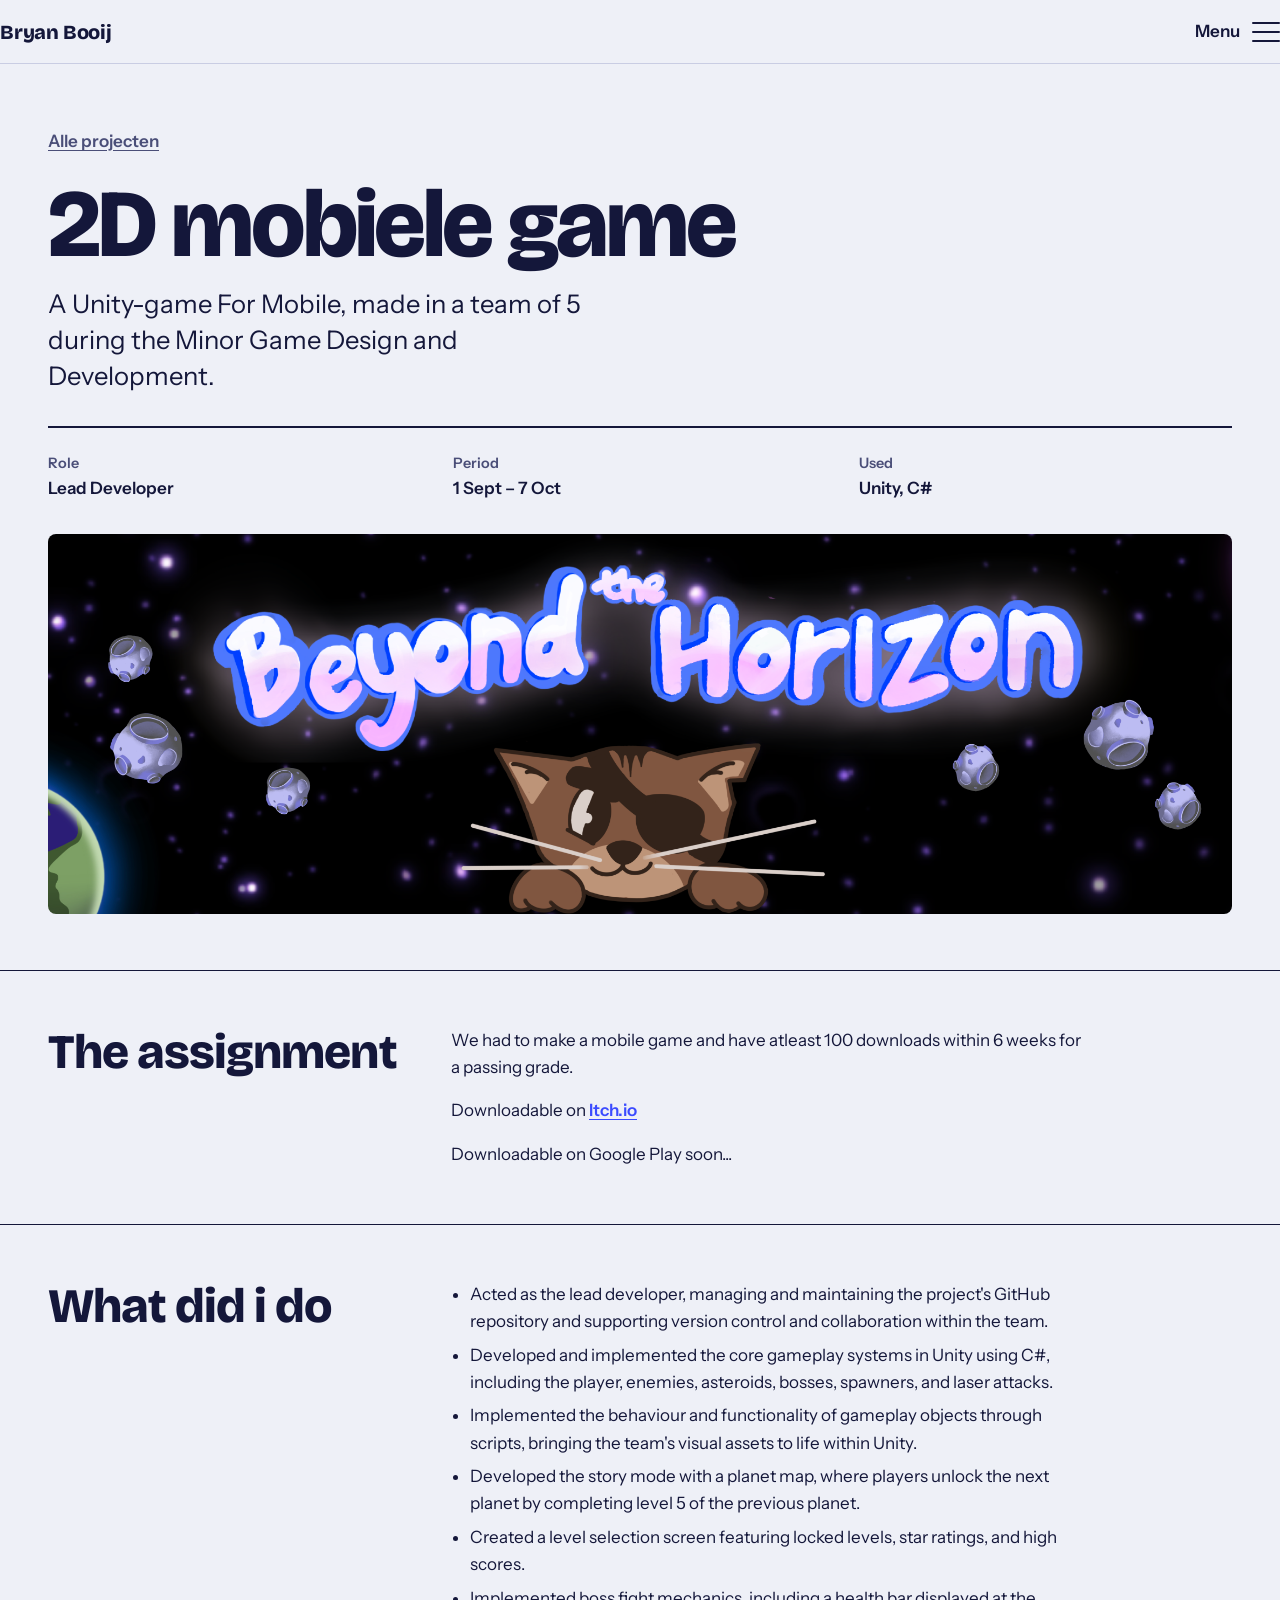
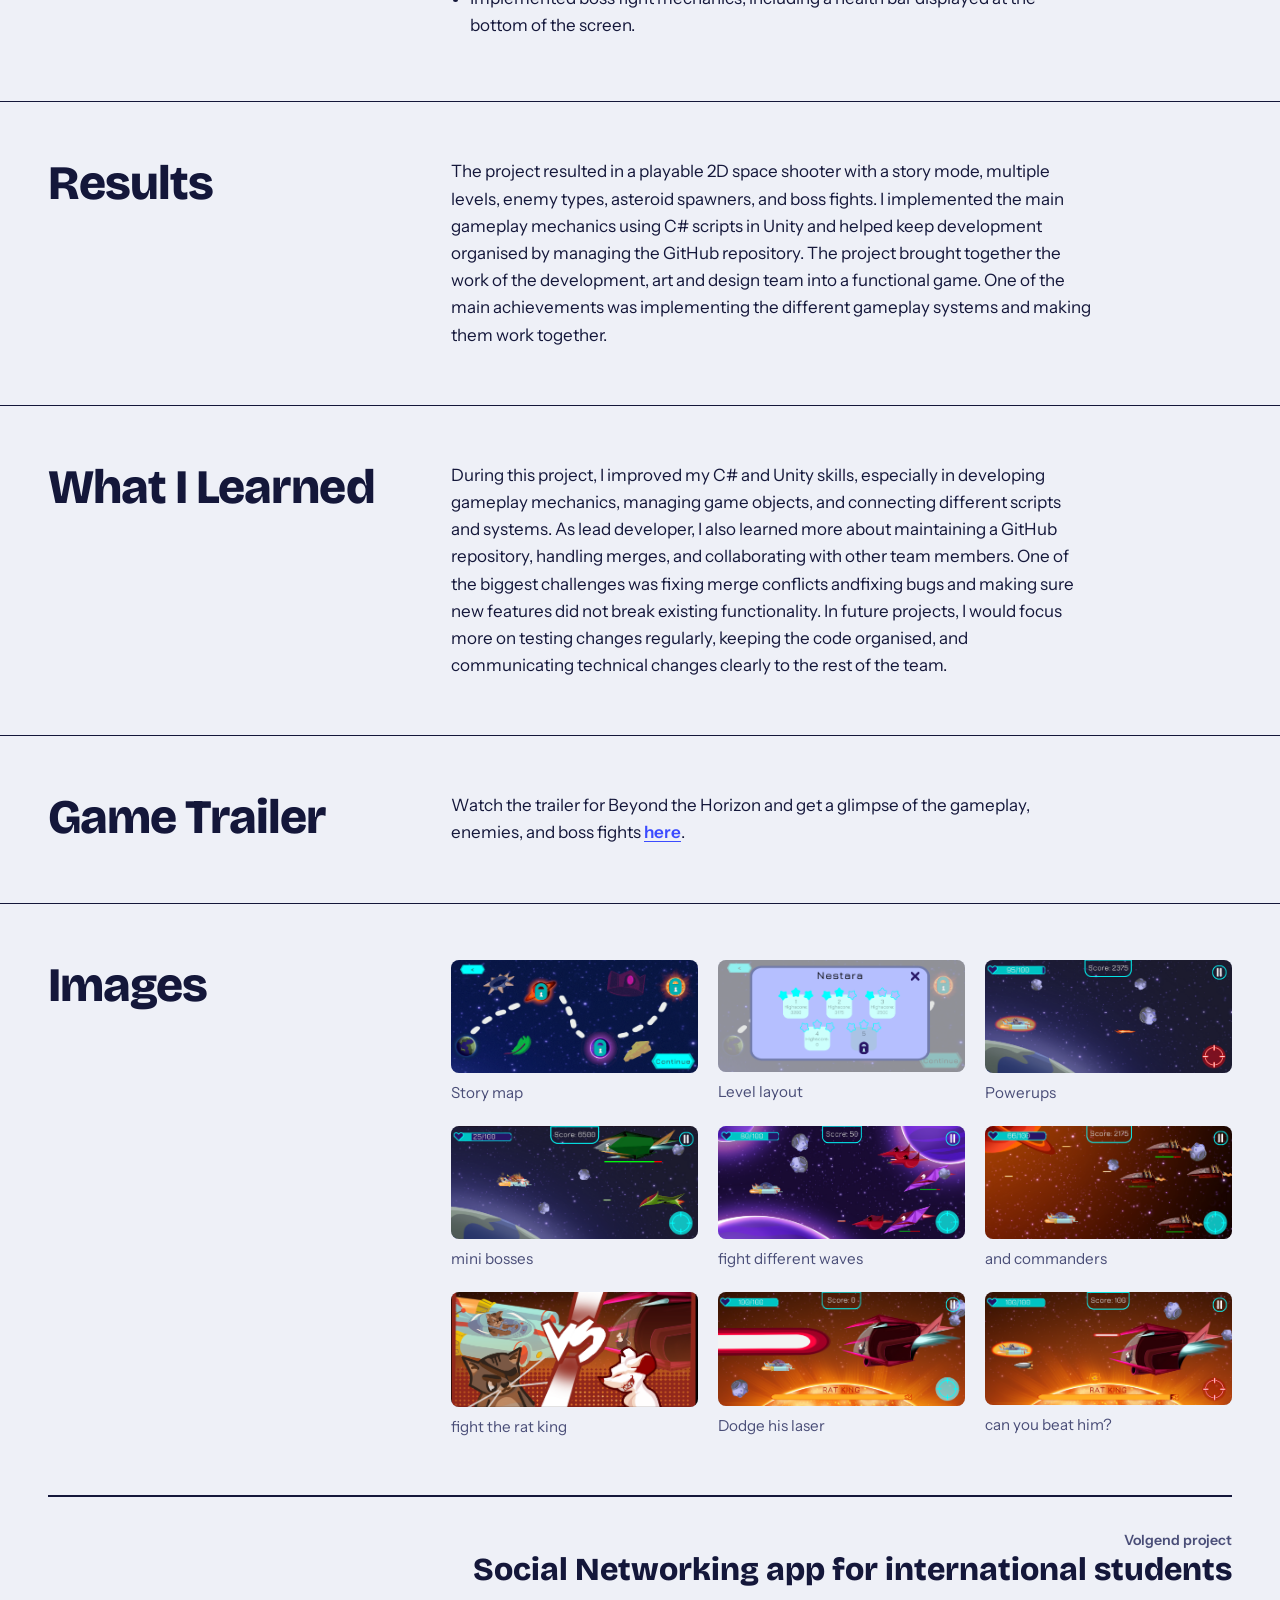
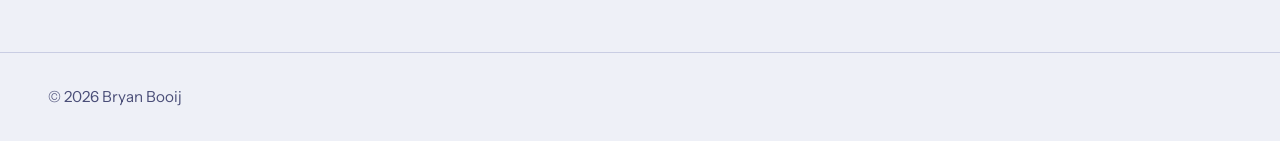
==== project-1.html @ c9c303b8 "added portfolio" ====
<!doctype html>
<html lang="nl">
<head>
  <meta charset="utf-8">
  <meta name="viewport" content="width=device-width, initial-scale=1">
  <title>2D mobiele game – Portfolio</title>
  <link rel="preconnect" href="https://fonts.googleapis.com">
  <link rel="preconnect" href="https://fonts.gstatic.com" crossorigin>
  <link href="https://fonts.googleapis.com/css2?family=Bricolage+Grotesque:opsz,wght@12..96,500..800&family=Instrument+Sans:wght@400..700&display=swap" rel="stylesheet">
  <link rel="stylesheet" href="style.css">
  <script src="script.js" defer></script>
</head>
<!-- data-page moet gelijk zijn aan de bestandsnaam van deze pagina -->
<body data-page="project-1.html">
  <a class="skip" href="#main">Naar de inhoud</a>
  <header id="site-header"></header>

  <main id="main">

    <!-- ===== Kop ===== -->
    <div class="project-head wrap">
      <a class="back" href="index.html#projecten">Alle projecten</a>
      <h1>2D mobiele game</h1>
      <p class="lead">A Unity-game For Mobile, made in a team of 5 during the Minor Game Design and Development.</p>
      <dl class="facts">
        <div><dt>Role</dt><dd>Lead Developer</dd></div>
        <div><dt>Period</dt><dd>1 Sept – 7 Oct</dd></div>
        <div><dt>Used</dt><dd>Unity, C#</dd></div>
      </dl>
    </div>

    <div class="wrap">
      <figure class="project-hero">
        <img src="images/2d game/Banner_2.0.png" class="project-banner" alt="Cover image of Beyond the Horizon" width="1280" height="720">
      </figure>
    </div>

    <!-- ===== Inhoud ===== -->
    <section class="section section-tight">
      <div class="wrap section-grid">
        <h2>The assignment</h2>
        <div class="prose">
          <p>We had to make a mobile game and have atleast 100 downloads within 6 weeks for a passing grade.</p>
          <p>Downloadable on <a href="https://cosmosstudio.itch.io/beyond-the-horizon" target="_blank" rel="noopener noreferrer">Itch.io</a></p>
          <p>Downloadable on Google Play soon...</p>
        </div>
      </div>
    </section>

    <section class="section section-tight">
      <div class="wrap section-grid">
        <h2>What did i do</h2>
        <div class="prose">
          <!-- Controleer of dit klopt en pas aan of vul aan. -->
          <ul>
            <li>Acted as the lead developer, managing and maintaining the project's GitHub repository and supporting version control and collaboration within the team.</li>
            <li>Developed and implemented the core gameplay systems in Unity using C#, including the player, enemies, asteroids, bosses, spawners, and laser attacks.</li>
            <li>Implemented the behaviour and functionality of gameplay objects through scripts, bringing the team's visual assets to life within Unity.</li>
            <li>Developed the story mode with a planet map, where players unlock the next planet by completing level 5 of the previous planet.</li>
            <li>Created a level selection screen featuring locked levels, star ratings, and high scores.</li>
            <li>Implemented boss fight mechanics, including a health bar displayed at the bottom of the screen.</li>
          </ul>
        </div>
      </div>
    </section>

     <section class="section section-tight">
  <div class="wrap section-grid">
    <h2>Results</h2>
    <div class="prose">
      <p>The project resulted in a playable 2D space shooter with a story mode, multiple levels, enemy types, asteroid spawners, and boss fights. I implemented the main gameplay mechanics using C# scripts in Unity and helped keep development organised by managing the GitHub repository. The project brought together the work of the development, art and design team into a functional game. One of the main achievements was implementing the different gameplay systems and making them work together.</p>
    </div>
  </div>
</section>

<section class="section section-tight">
  <div class="wrap section-grid">
    <h2>What I Learned</h2>
    <div class="prose">
      <p>During this project, I improved my C# and Unity skills, especially in developing gameplay mechanics, managing game objects, and connecting different scripts and systems. As lead developer, I also learned more about maintaining a GitHub repository, handling merges, and collaborating with other team members. One of the biggest challenges was fixing merge conflicts andfixing bugs and making sure new features did not break existing functionality. In future projects, I would focus more on testing changes regularly, keeping the code organised, and communicating technical changes clearly to the rest of the team.</p>
    </div>
  </div>
</section>

<section class="section section-tight">
  <div class="wrap section-grid">
    <h2>Game Trailer</h2>
    <div class="prose">
      <p>Watch the trailer for Beyond the Horizon and get a glimpse of the gameplay, enemies, and boss fights <a href="https://youtu.be/37jUggF_iNI" target="_blank" rel="noopener noreferrer">here</a>.</p>
    </div>
  </div>
</section>

<section class="section section-tight">
      <div class="wrap section-grid">
        <h2>Images</h2>
        <div class="gallery">
          <figure>
            <img src="images/2d game/1.png" alt="[Beschrijf screenshot 1]" width="800" height="600" loading="lazy">
            <figcaption>Story map</figcaption>
          </figure>
          <figure>
            <img src="images/2d game/2.png" alt="[Beschrijf screenshot 2]" width="800" height="600" loading="lazy">
            <figcaption>Level layout</figcaption>
          </figure>
          <figure>
            <img src="images/2d game/3.png" alt="[Beschrijf screenshot 3]" width="800" height="600" loading="lazy">
            <figcaption>Powerups</figcaption>
          </figure>
          <figure>
            <img src="images/2d game/5.png" alt="[Beschrijf screenshot 1]" width="800" height="600" loading="lazy">
            <figcaption>mini bosses</figcaption>
          </figure>
          <figure>
            <img src="images/2d game/6.png" alt="[Beschrijf screenshot 2]" width="800" height="600" loading="lazy">
            <figcaption>fight different waves</figcaption>
          </figure>
          <figure>
            <img src="images/2d game/7.png" alt="[Beschrijf screenshot 3]" width="800" height="600" loading="lazy">
            <figcaption>and commanders</figcaption>
          </figure>
          <figure>
            <img src="images/2d game/8.png" alt="[Beschrijf screenshot 1]" width="800" height="600" loading="lazy">
            <figcaption>fight the rat king</figcaption>
          </figure>
          <figure>
            <img src="images/2d game/9.png" alt="[Beschrijf screenshot 2]" width="800" height="600" loading="lazy">
            <figcaption>Dodge his laser</figcaption>
          </figure>
          <figure>
            <img src="images/2d game/10.png" alt="[Beschrijf screenshot 3]" width="800" height="600" loading="lazy">
            <figcaption>can you beat him?</figcaption>
          </figure>
        </div>
      </div>
    </section>

    <div class="wrap">
      <nav class="project-nav" id="project-nav" aria-label="Andere projecten"></nav>
    </div>

  </main>

  <footer id="site-footer"></footer>
</body>
</html>
---- style.css ----
/* =========================================================
   Portfolio – stijlen
   Kleuren en lettertypen pas je bovenaan aan, in :root.
   ========================================================= */

:root {
  --paper: #EEF0F7;
  --ink: #14173A;
  --ink-soft: #4A4E78;
  --blue: #3B4BFF;
  --sun: #FFC93C;
  --mist: #C9CDE3;

  --font-display: "Bricolage Grotesque", "Arial Black", system-ui, sans-serif;
  --font-body: "Instrument Sans", system-ui, -apple-system, "Segoe UI", Roboto, sans-serif;

  --pad: clamp(1.25reFm, 5vw, 4rem);
  --max: 74rem;
  --bar: 4rem;
  --radius: 0.5rem;
}

*,
*::before,
*::after {
  box-sizing: border-box;
}

html {
  scroll-behavior: smooth;
  scroll-padding-top: calc(var(--bar) + 1rem);
}

body {
  margin: 0;
  padding-top: var(--bar);
  background: var(--paper);
  color: var(--ink);
  font-family: var(--font-body);
  font-size: 1.0625rem;
  line-height: 1.6;
}

body.menu-open {
  overflow: hidden;
}

img {
  display: block;
  max-width: 100%;
  height: auto;
}

a {
  color: inherit;
  text-underline-offset: 0.2em;
}

:focus-visible {
  outline: 3px solid var(--blue);
  outline-offset: 3px;
}

h1,
h2,
h3 {
  font-family: var(--font-display);
  font-weight: 800;
  letter-spacing: -0.02em;
  text-wrap: balance;
}

h2 {
  margin: 0;
  font-size: clamp(1.9rem, 4.5vw, 3rem);
  line-height: 1.05;
}

h3 {
  margin: 0;
  font-size: 1.25rem;
  line-height: 1.2;
}

.wrap {
  max-width: var(--max);
  margin-inline: auto;
  padding-inline: var(--pad);
}

.project-banner {
  display: block;
  width: 100%;
  height: 380px;
  object-fit: cover;
  object-position: center;
  border-radius: 8px;
}

.skip {
  position: absolute;
  left: var(--pad);
  top: -4rem;
  z-index: 100;
  padding: 0.6rem 1rem;
  background: var(--ink);
  color: var(--paper);
  border-radius: var(--radius);
}

.skip:focus {
  top: 0.5rem;
}

/* =========================================================
   Bovenbalk en hamburgermenu
   ========================================================= */

.bar {
  position: fixed;
  inset: 0 0 auto 0;
  z-index: 60;
  display: flex;
  align-items: center;
  justify-content: space-between;
  height: var(--bar);
  padding-inline: var(--pad);
  background: var(--paper);
  color: var(--ink);
  border-bottom: 1px solid var(--mist);
  transition: background-color 0.3s, color 0.3s, border-color 0.3s;
}

body.menu-open .bar {
  background: var(--blue);
  color: var(--paper);
  border-color: transparent;
}

.brand {
  font-family: var(--font-display);
  font-weight: 800;
  font-size: 1.25rem;
  letter-spacing: -0.01em;
  text-decoration: none;
}

.menu-btn {
  display: inline-flex;
  align-items: center;
  gap: 0.75rem;
  min-height: 44px;
  padding: 0.25rem 0;
  background: none;
  border: 0;
  color: inherit;
  font: inherit;
  font-weight: 600;
  cursor: pointer;
}

.burger {
  position: relative;
  width: 1.75rem;
  height: 1.25rem;
}

.burger span {
  position: absolute;
  left: 0;
  width: 100%;
  height: 2px;
  background: currentColor;
  border-radius: 2px;
  transition: transform 0.3s, opacity 0.2s, top 0.3s;
}

.burger span:nth-child(1) { top: 0; }
.burger span:nth-child(2) { top: calc(50% - 1px); }
.burger span:nth-child(3) { top: calc(100% - 2px); }

body.menu-open .burger span:nth-child(1) {
  top: calc(50% - 1px);
  transform: rotate(45deg);
}

body.menu-open .burger span:nth-child(2) {
  opacity: 0;
}

body.menu-open .burger span:nth-child(3) {
  top: calc(50% - 1px);
  transform: rotate(-45deg);
}

body.menu-open .bar :focus-visible,
.menu :focus-visible {
  outline-color: var(--sun);
}

.menu {
  position: fixed;
  inset: 0;
  z-index: 50;
  overflow-y: auto;
  padding: calc(var(--bar) + 2rem) var(--pad) 3rem;
  background: var(--blue);
  color: var(--paper);
  visibility: hidden;
  clip-path: circle(0 at calc(100% - var(--pad) - 1rem) calc(var(--bar) / 2));
  transition: clip-path 0.55s cubic-bezier(0.7, 0, 0.2, 1), visibility 0s linear 0.55s;
}

body.menu-open .menu {
  visibility: visible;
  clip-path: circle(150vmax at calc(100% - var(--pad) - 1rem) calc(var(--bar) / 2));
  transition: clip-path 0.55s cubic-bezier(0.7, 0, 0.2, 1), visibility 0s;
}

.menu-main,
.menu-sub {
  margin: 0;
  padding: 0;
  list-style: none;
}

.menu-main {
  max-width: var(--max);
  margin-inline: auto;
}

.menu-main > li > a {
  display: inline-block;
  padding: 0.15em 0;
  font-family: var(--font-display);
  font-weight: 800;
  font-size: clamp(2.25rem, 9vw, 5.5rem);
  line-height: 1.05;
  letter-spacing: -0.02em;
  text-decoration: none;
}

.menu-main > li > a:hover {
  color: var(--sun);
}

.menu-sub {
  margin: 0.25rem 0 0.75rem;
  padding-left: 1rem;
  border-left: 3px solid var(--sun);
}

.menu-sub a {
  display: inline-block;
  padding: 0.25rem 0;
  font-size: clamp(1.15rem, 3.5vw, 1.6rem);
  font-weight: 600;
  text-decoration: none;
}

.menu-sub a:hover {
  color: var(--sun);
}

.menu-sub a[aria-current="page"] {
  text-decoration: underline;
  text-decoration-thickness: 2px;
}

/* =========================================================
   Hero
   ========================================================= */

.hero {
  padding-block: clamp(3rem, 10vw, 7rem) clamp(3rem, 8vw, 5rem);
}

.hero h1 {
  margin: 0 0 1.5rem;
  font-size: clamp(3.25rem, 13vw, 10rem);
  line-height: 0.92;
  letter-spacing: -0.04em;
}

.lead {
  max-width: 36rem;
  margin: 0 0 2rem;
  font-size: clamp(1.2rem, 2.5vw, 1.6rem);
  line-height: 1.4;
}

.actions {
  display: flex;
  flex-wrap: wrap;
  gap: 0.75rem;
}

.btn {
  display: inline-block;
  padding: 0.8rem 1.4rem;
  background: var(--sun);
  color: var(--ink);
  border: 2px solid var(--ink);
  border-radius: var(--radius);
  font-weight: 600;
  text-decoration: none;
  transition: background-color 0.15s, color 0.15s;
}

.btn:hover {
  background: var(--ink);
  color: var(--paper);
}

.btn-ghost {
  background: transparent;
}

/* =========================================================
   Secties
   ========================================================= */

.section {
  padding-block: clamp(3.5rem, 9vw, 7rem);
  border-top: 1px solid var(--ink);
}

.section-tight {
  padding-block: clamp(2rem, 5vw, 3.5rem);
}

.section-grid {
  display: grid;
  gap: 2rem;
}

@media (min-width: 56rem) {
  .section-grid {
    grid-template-columns: minmax(0, 1fr) minmax(0, 2.2fr);
    gap: 3rem;
  }

  .section-grid > h2 {
    position: sticky;
    top: calc(var(--bar) + 1.5rem);
    align-self: start;
  }
}

.prose p,
.prose ul {
  max-width: 40rem;
  margin: 0 0 1rem;
}

.prose ul {
  padding-left: 1.2rem;
}

.prose li {
  margin-bottom: 0.4rem;
}

.prose > :last-child {
  margin-bottom: 0;
}

.prose a,
.link-row a {
  color: var(--blue);
  font-weight: 600;
}

.prose a:hover,
.link-row a:hover {
  color: var(--ink);
}

/* Over mij */

.about {
  display: grid;
  gap: 1.5rem;
}

@media (min-width: 40rem) {
  .about {
    grid-template-columns: minmax(0, 13rem) minmax(0, 1fr);
    gap: 2rem;
  }
}

.portrait {
  width: 100%;
  max-width: 16rem;
  aspect-ratio: 4 / 5;
  object-fit: cover;
  border-radius: var(--radius);
  background: var(--mist);
}

.facts-list {
  display: grid;
  grid-template-columns: auto 1fr;
  gap: 0.5rem 1.25rem;
  margin: 1.5rem 0 0;
}

.facts-list dt {
  color: var(--ink-soft);
  font-weight: 600;
}

.facts-list dd {
  margin: 0;
}

/* Talen en frameworks */

.skill-groups {
  display: grid;
  gap: 2.5rem;
}

@media (min-width: 48rem) {
  .skill-groups {
    grid-template-columns: repeat(3, minmax(0, 1fr));
    gap: 2rem;
  }
}

.skill-group h3 {
  padding-bottom: 0.5rem;
  border-bottom: 2px solid var(--ink);
}

.skills {
  margin: 0;
  padding: 0;
  list-style: none;
}

.skills li {
  display: flex;
  justify-content: space-between;
  gap: 1rem;
  padding-block: 0.6rem;
  border-bottom: 1px solid var(--mist);
}

.level {
  color: var(--ink-soft);
  font-size: 0.95rem;
  text-align: right;
}

.skill-note {
  grid-column: 1 / -1;
  max-width: 40rem;
  margin: 0;
  color: var(--ink-soft);
  font-size: 0.95rem;
}

/* Projectenlijst op de homepage */

.project-list {
  margin: 0;
  padding: 0;
  list-style: none;
}

.project-row {
  position: relative;
  display: grid;
  gap: 1rem 1.5rem;
  padding-block: 1.5rem;
  border-top: 1px solid var(--mist);
}

.project-row:first-child {
  padding-top: 0;
  border-top: 0;
}

@media (min-width: 40rem) {
  .project-row {
    grid-template-columns: 14rem minmax(0, 1fr);
    align-items: center;
  }
}

.project-row img {
  width: 100%;
  aspect-ratio: 3 / 2;
  object-fit: cover;
  border-radius: var(--radius);
  background: var(--mist);
}

.project-row h3 {
  margin-bottom: 0.35rem;
  font-size: clamp(1.4rem, 3vw, 2rem);
  line-height: 1.1;
}

.project-row h3 a {
  text-decoration: none;
}

.project-row h3 a::after {
  content: "";
  position: absolute;
  inset: 0;
}

.project-row h3 a:focus-visible {
  outline: none;
}

.project-row h3 a:focus-visible::after {
  outline: 3px solid var(--blue);
  outline-offset: 2px;
  border-radius: var(--radius);
}

.project-row:hover h3 a {
  color: var(--blue);
}

.project-row p {
  max-width: 34rem;
  margin: 0;
}

.tags {
  display: flex;
  flex-wrap: wrap;
  gap: 0.4rem;
  margin: 0.75rem 0 0;
  padding: 0;
  list-style: none;
}

.tags li {
  padding: 0.1rem 0.7rem;
  border: 1px solid var(--ink);
  border-radius: 999px;
  font-size: 0.85rem;
}

/* Contact */

.contact-mail {
  display: inline-block;
  margin-top: 0.5rem;
  color: var(--ink);
  font-family: var(--font-display);
  font-weight: 800;
  font-size: clamp(1.6rem, 6vw, 3.5rem);
  line-height: 1.1;
  letter-spacing: -0.02em;
  text-decoration-thickness: 0.08em;
  overflow-wrap: anywhere;
}

.contact-mail:hover {
  color: var(--blue);
}

.link-row {
  display: flex;
  flex-wrap: wrap;
  gap: 0.5rem 1.5rem;
  margin: 1.5rem 0 0;
  padding: 0;
  list-style: none;
}

/* =========================================================
   Projectpagina's
   ========================================================= */

.project-head {
  padding-block: clamp(2rem, 6vw, 4rem) 2rem;
}

.back {
  display: inline-block;
  margin-bottom: 1.5rem;
  color: var(--ink-soft);
  font-weight: 600;
}

.back:hover {
  color: var(--blue);
}

.project-head h1 {
  margin: 0 0 1rem;
  font-size: clamp(2.5rem, 8vw, 6rem);
  line-height: 0.95;
  letter-spacing: -0.03em;
}

.project-head .lead {
  margin-bottom: 0;
}

.facts {
  display: grid;
  grid-template-columns: repeat(auto-fit, minmax(10rem, 1fr));
  gap: 1rem 2rem;
  margin: 2rem 0 0;
  padding-top: 1.5rem;
  border-top: 2px solid var(--ink);
}

.facts dt {
  color: var(--ink-soft);
  font-size: 0.9rem;
  font-weight: 600;
}

.facts dd {
  margin: 0;
  font-weight: 600;
}

.project-hero {
  margin: 0 0 clamp(2rem, 5vw, 3.5rem);
}

.project-hero img {
  width: 100%;
  aspect-ratio: 16 / 9;
  object-fit: cover;
  border-radius: var(--radius);
  background: var(--mist);
}

.gallery {
  display: grid;
  grid-template-columns: repeat(auto-fit, minmax(15rem, 1fr));
  gap: 1.25rem;
}

.gallery figure {
  margin: 0;
  min-width: 0;
}

.gallery img {
  display: block;
  width: 100%;
  height: auto;
  aspect-ratio: auto;
  object-fit: contain;
  border-radius: var(--radius);
  background: var(--mist);
}

.gallery figcaption {
  margin-top: 0.5rem;
  color: var(--ink-soft);
  font-size: 0.95rem;
}

.project-nav {
  display: flex;
  flex-wrap: wrap;
  justify-content: space-between;
  gap: 1.5rem;
  padding-block: 2rem 4rem;
  border-top: 2px solid var(--ink);
}

.project-nav a {
  display: block;
  text-decoration: none;
}

.project-nav small {
  display: block;
  color: var(--ink-soft);
  font-weight: 600;
}

.project-nav span {
  font-family: var(--font-display);
  font-weight: 800;
  font-size: clamp(1.4rem, 3.5vw, 2rem);
  line-height: 1.1;
}

.project-nav a:hover span {
  color: var(--blue);
}

.project-nav .next {
  margin-left: auto;
  text-align: right;
}

/* =========================================================
   Footer
   ========================================================= */

.footer {
  padding-block: 2rem;
  border-top: 1px solid var(--mist);
  color: var(--ink-soft);
  font-size: 0.95rem;
}

/* =========================================================
   Minder beweging als de bezoeker dat wil
   ========================================================= */

@media (prefers-reduced-motion: reduce) {
  html {
    scroll-behavior: auto;
  }

  .menu,
  body.menu-open .menu,
  .burger span,
  .bar {
    transition: none;
  }
}
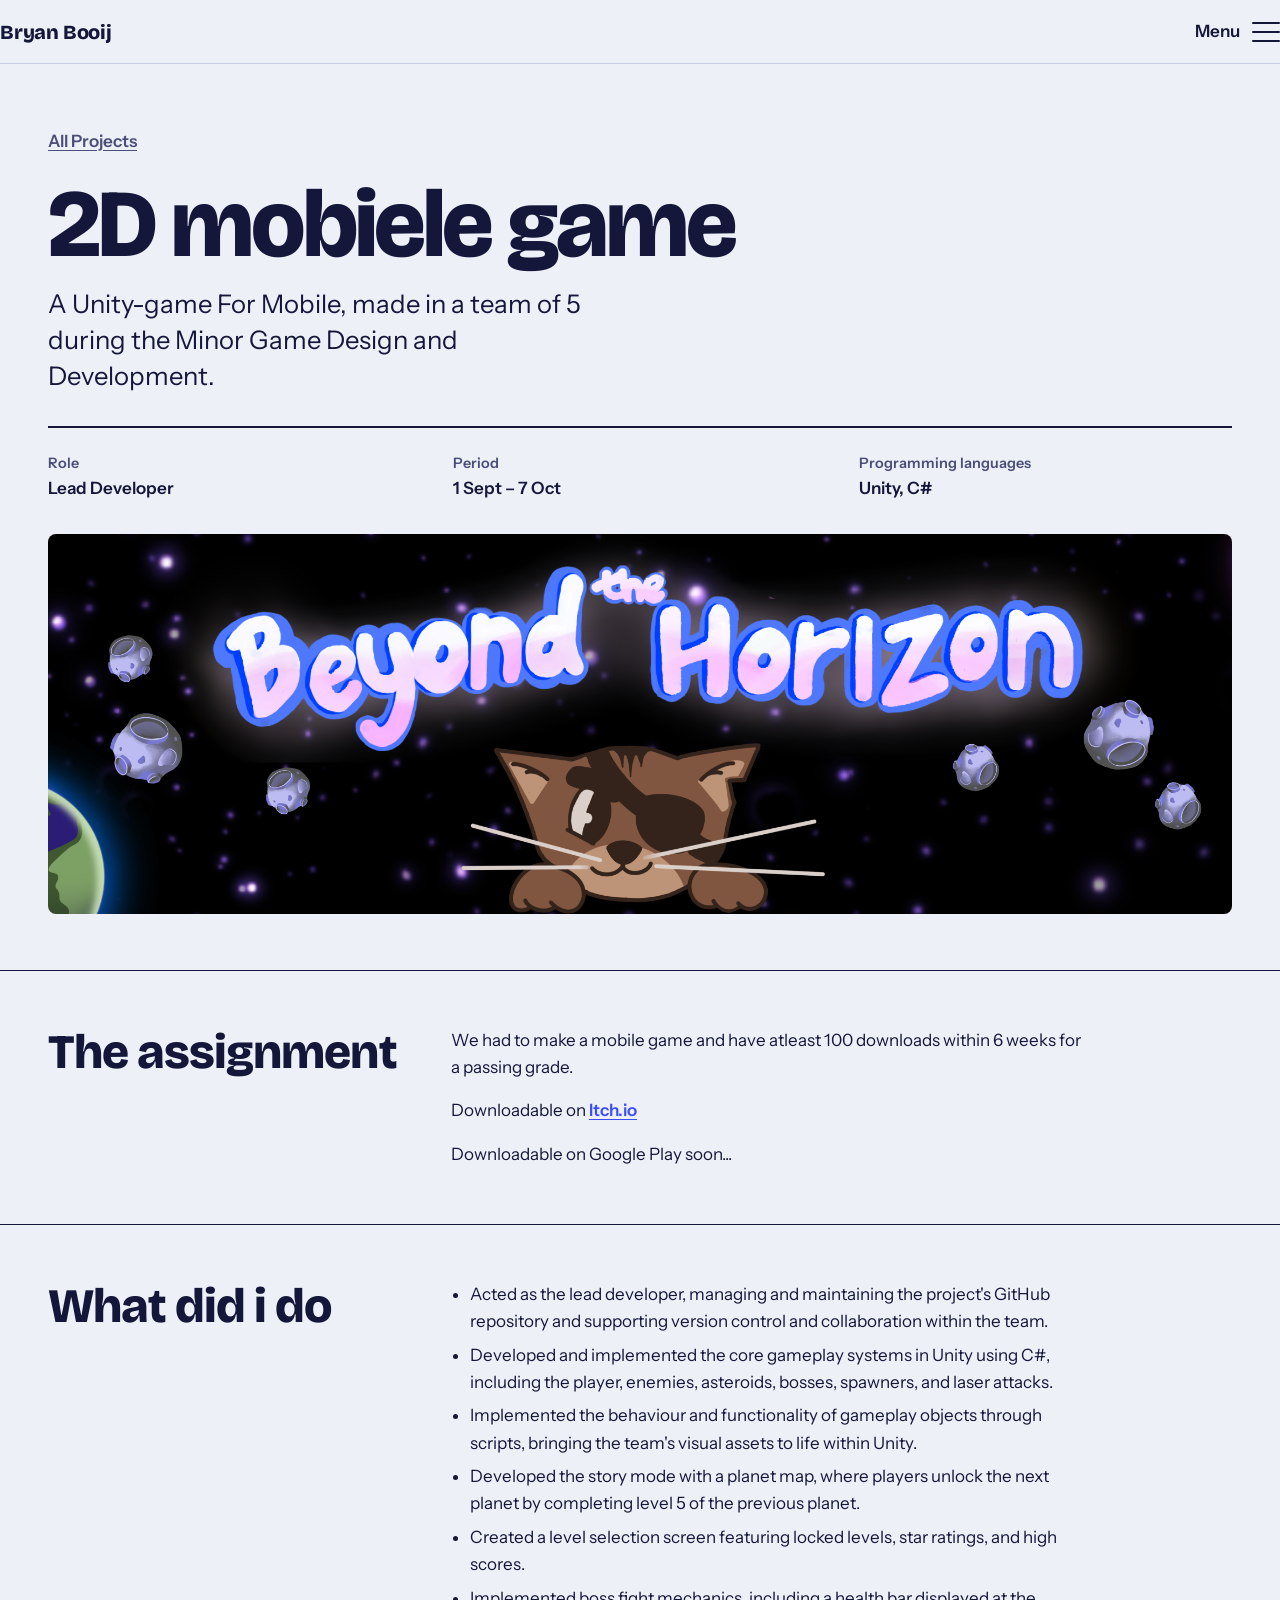
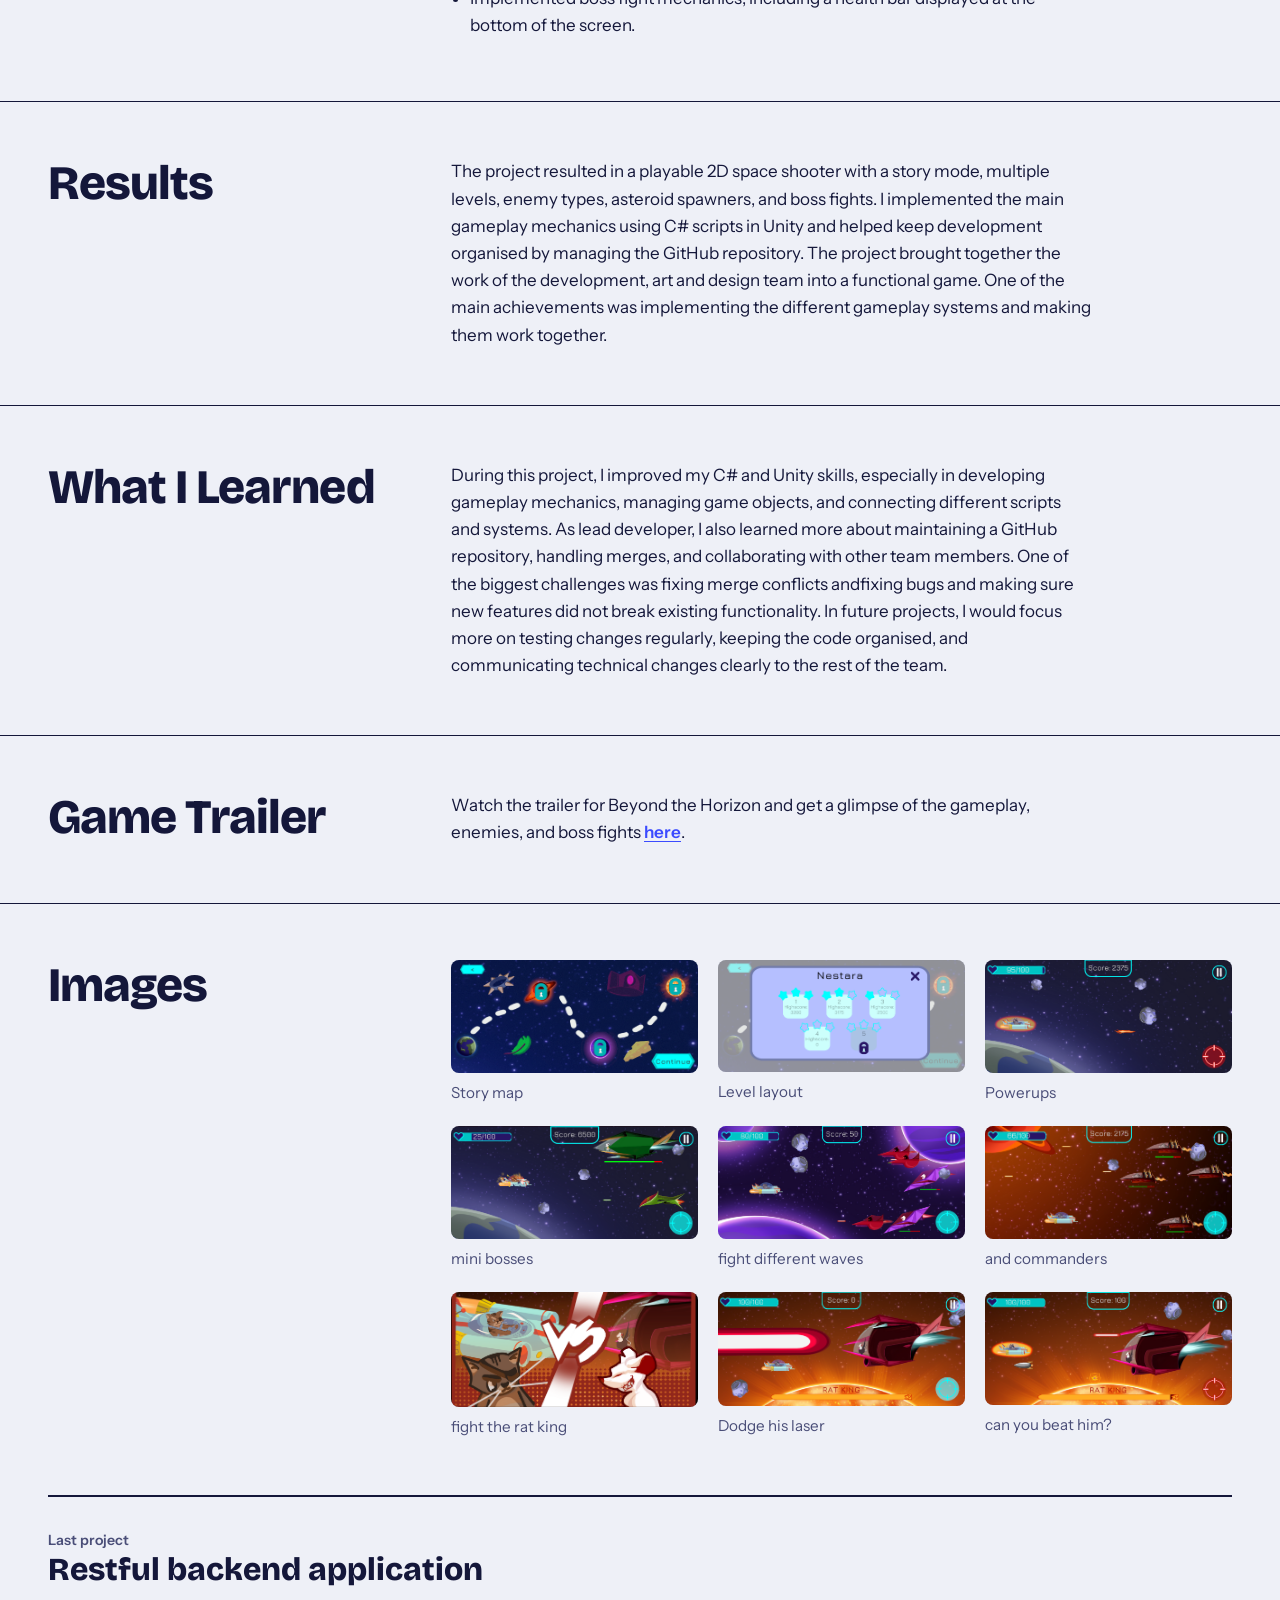
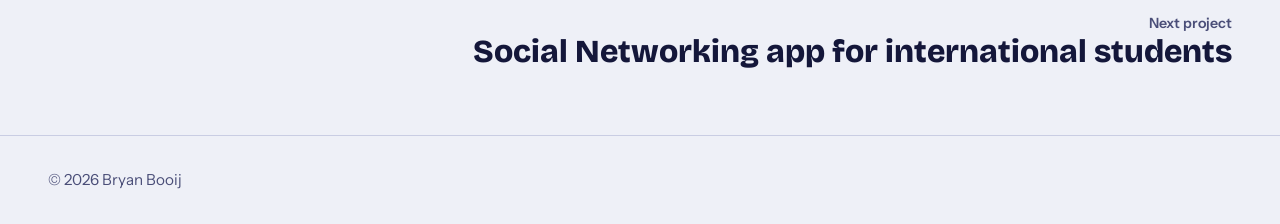
==== commit f7eef28c: "added more projects" ====
--- a/project-1.html
+++ b/project-1.html
@@ -19,13 +19,13 @@
 
     <!-- ===== Kop ===== -->
     <div class="project-head wrap">
-      <a class="back" href="index.html#projecten">Alle projecten</a>
+      <a class="back" href="index.html#projecten">All Projects</a>
       <h1>2D mobiele game</h1>
       <p class="lead">A Unity-game For Mobile, made in a team of 5 during the Minor Game Design and Development.</p>
       <dl class="facts">
         <div><dt>Role</dt><dd>Lead Developer</dd></div>
         <div><dt>Period</dt><dd>1 Sept – 7 Oct</dd></div>
-        <div><dt>Used</dt><dd>Unity, C#</dd></div>
+        <div><dt>Programming languages</dt><dd>Unity, C#</dd></div>
       </dl>
     </div>
 
--- a/style.css
+++ b/style.css
@@ -217,7 +217,10 @@
   transition: clip-path 0.55s cubic-bezier(0.7, 0, 0.2, 1), visibility 0s;
 }
 
-.menu-main,
+.menu-main{
+  padding-top: 40px;
+  list-style: none;
+}
 .menu-sub {
   margin: 0;
   padding: 0;
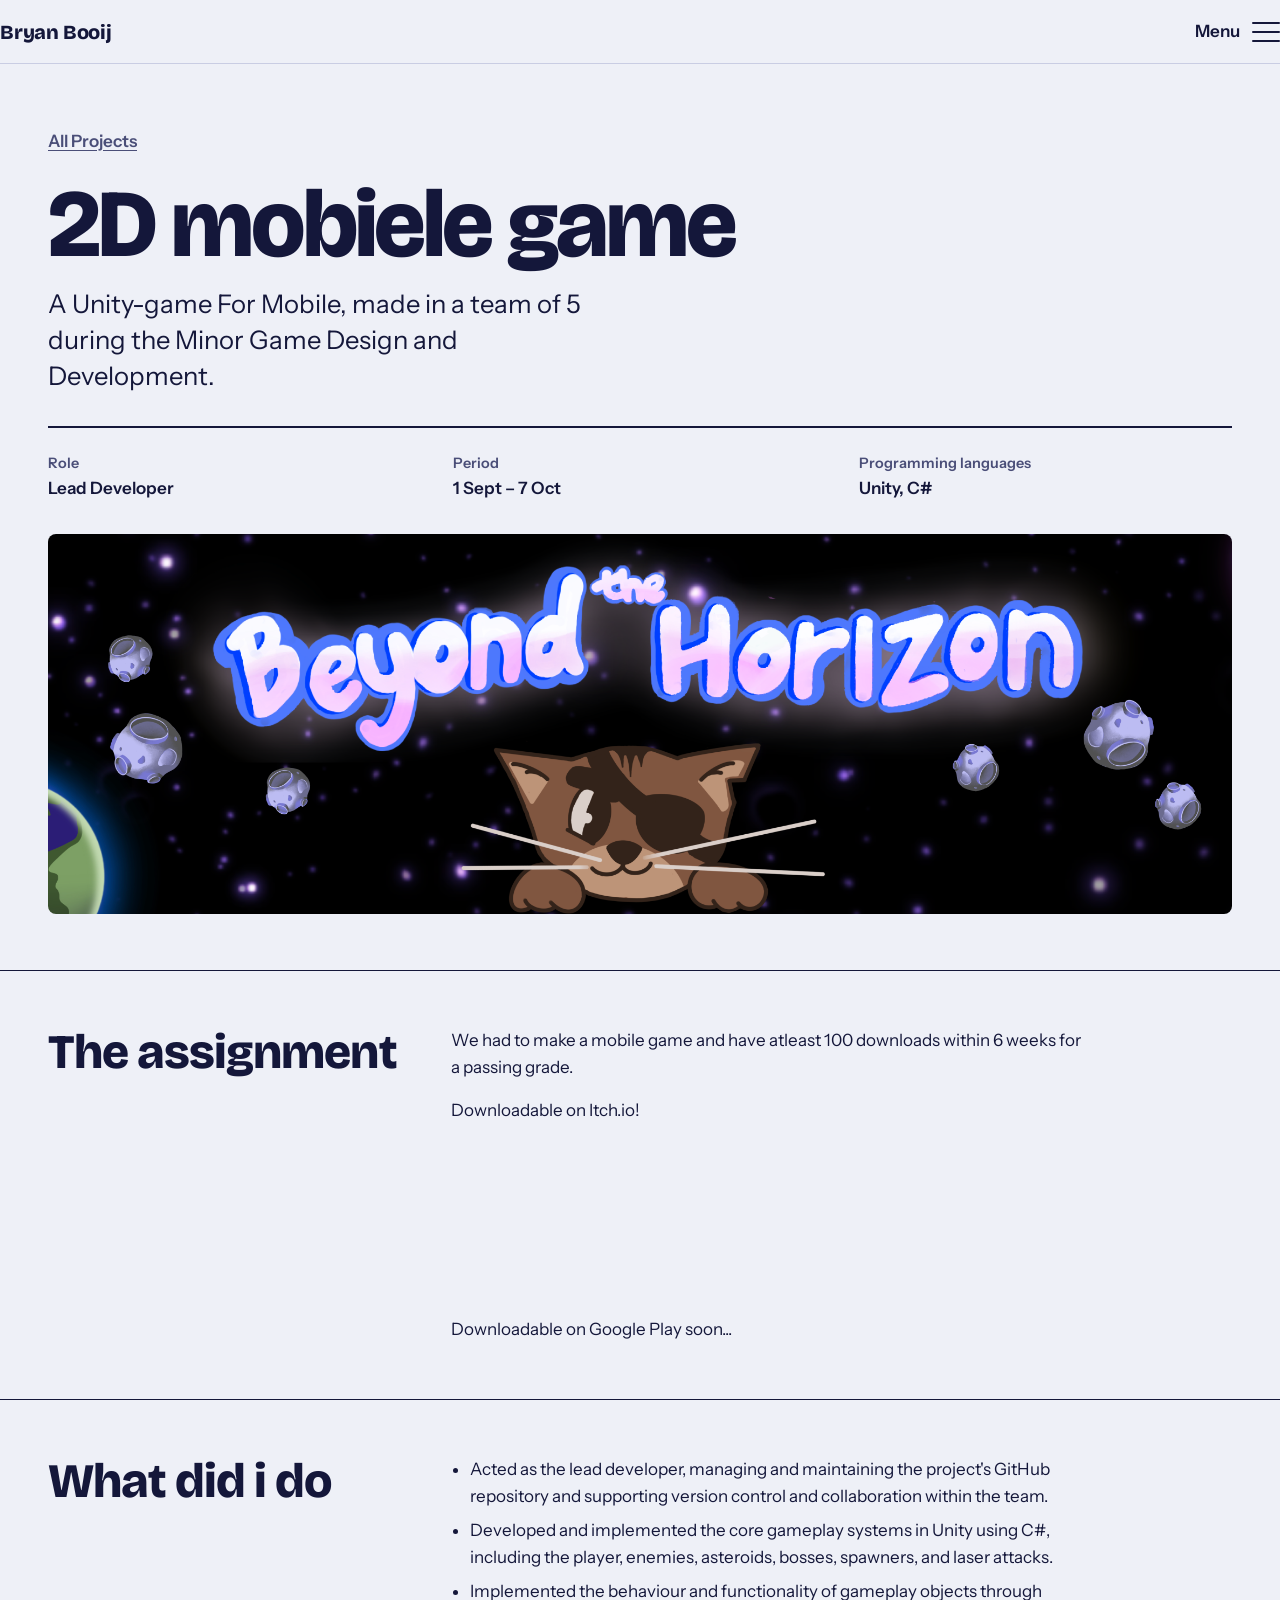
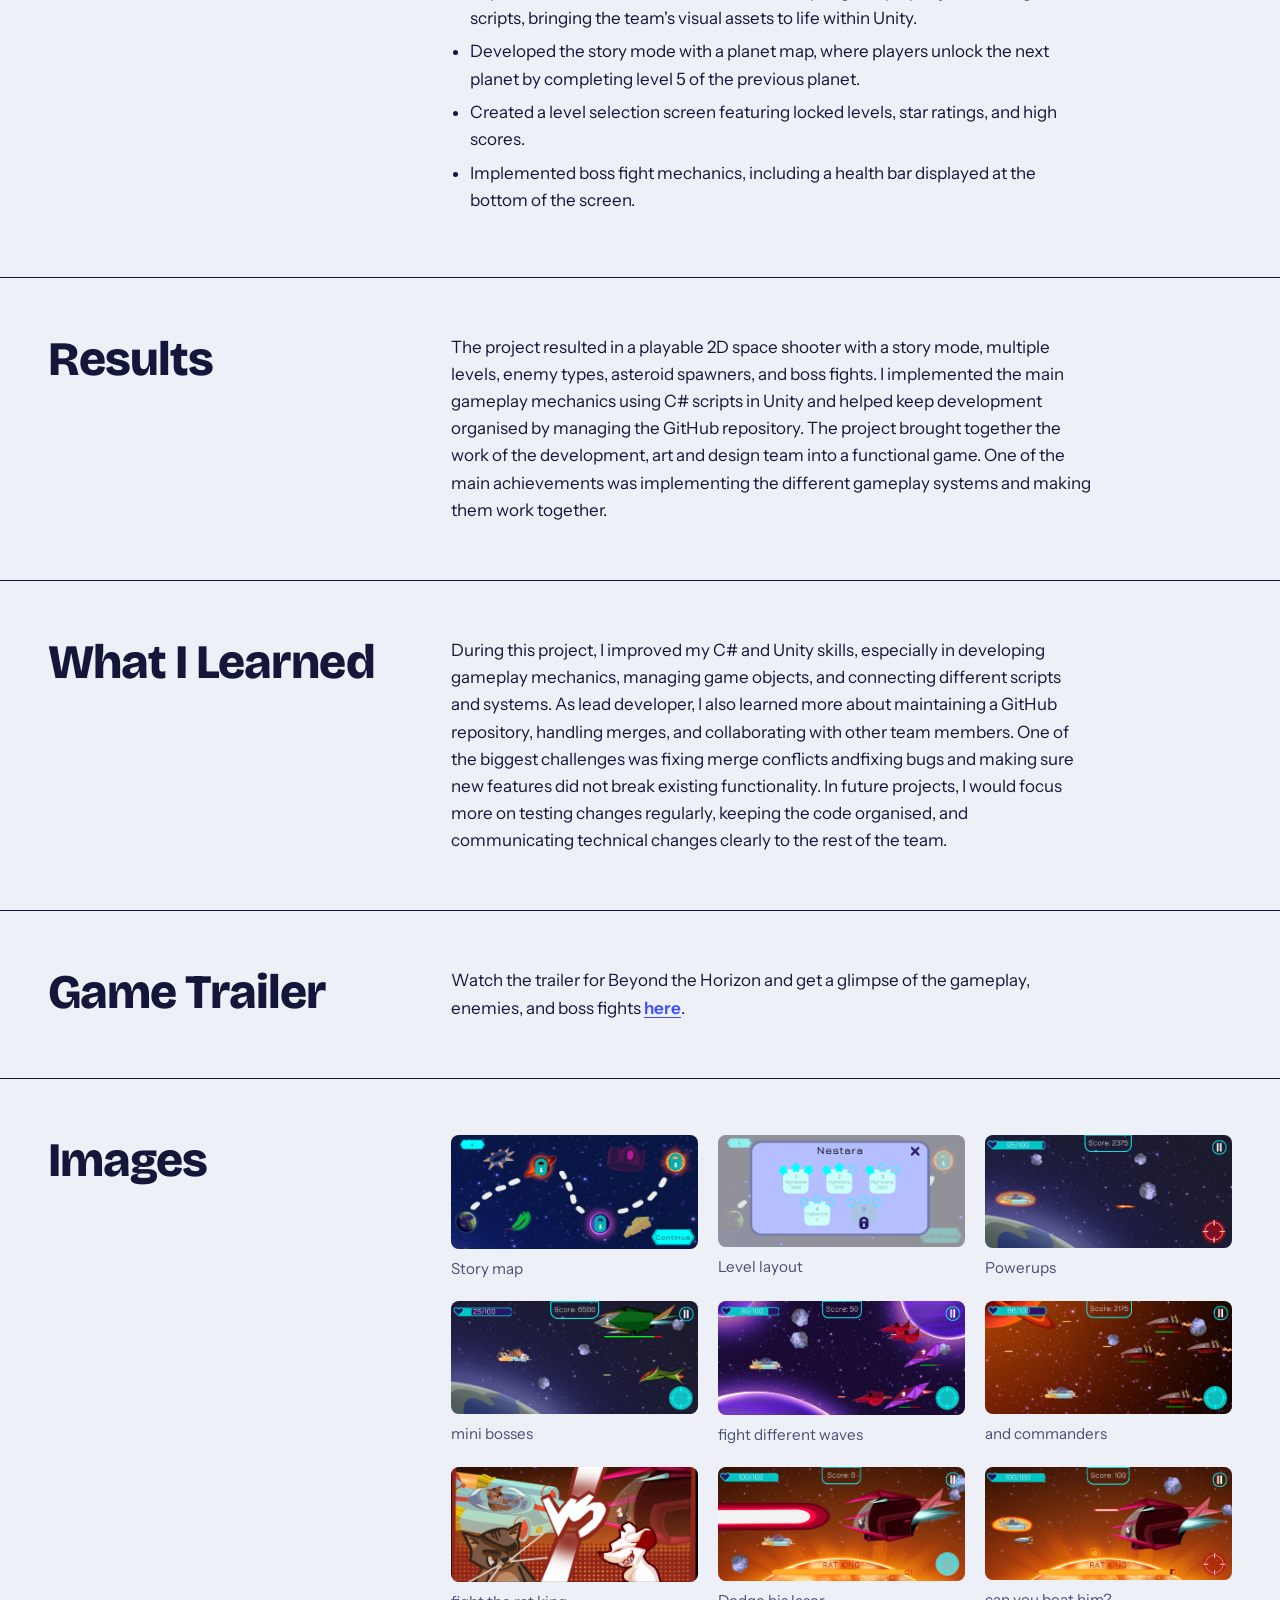
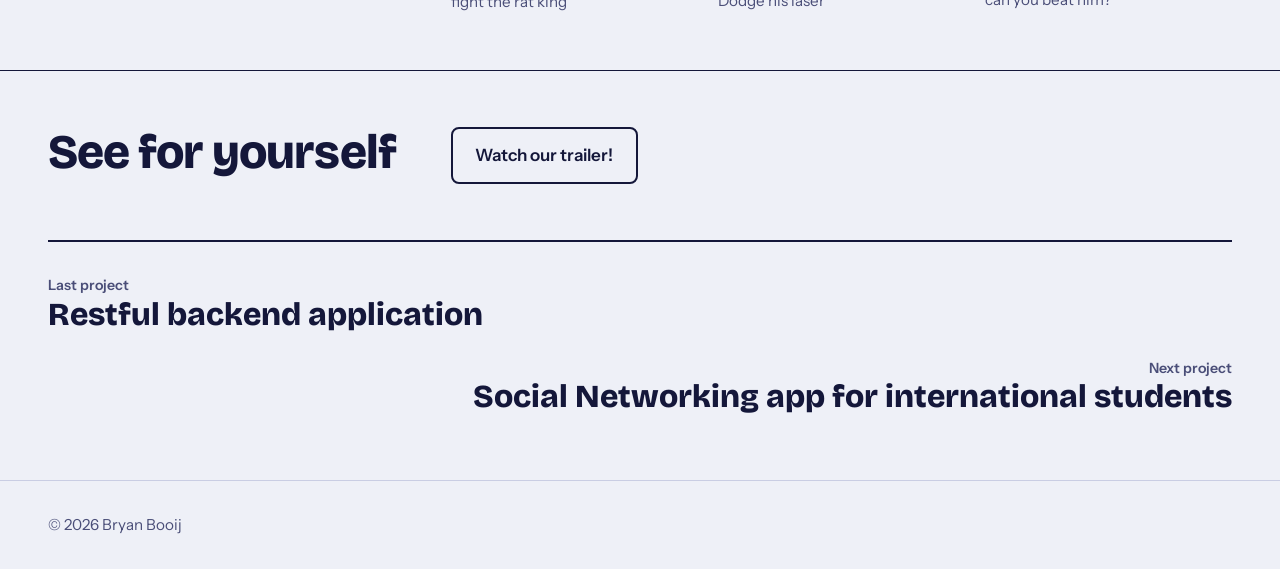
==== commit a14476ea: "added itch embedded link and more skills" ====
--- a/project-1.html
+++ b/project-1.html
@@ -41,7 +41,10 @@
         <h2>The assignment</h2>
         <div class="prose">
           <p>We had to make a mobile game and have atleast 100 downloads within 6 weeks for a passing grade.</p>
-          <p>Downloadable on <a href="https://cosmosstudio.itch.io/beyond-the-horizon" target="_blank" rel="noopener noreferrer">Itch.io</a></p>
+          <!-- <p>Downloadable on <a href="https://cosmosstudio.itch.io/beyond-the-horizon" target="_blank" rel="noopener noreferrer">Itch.io</a></p> -->
+           <p>Downloadable on Itch.io!</p>
+          <iframe frameborder="0" src="https://itch.io/embed/4996908" width="552" height="167"><a href="https://cosmosstudio.itch.io/beyond-the-horizon">Beyond The Horizon by CosmosStudio</a></iframe>
+
           <p>Downloadable on Google Play soon...</p>
         </div>
       </div>
@@ -135,6 +138,15 @@
       </div>
     </section>
 
+     <section class="section section-tight">
+      <div class="wrap section-grid">
+        <h2>See for yourself</h2>
+        <div class="actions">
+          <a class="btn btn-ghost" href="https://youtu.be/37jUggF_iNI" target="_blank" rel="noopener noreferrer">Watch our trailer!</a>
+        </div>
+      </div>
+    </section>
+
     <div class="wrap">
       <nav class="project-nav" id="project-nav" aria-label="Andere projecten"></nav>
     </div>
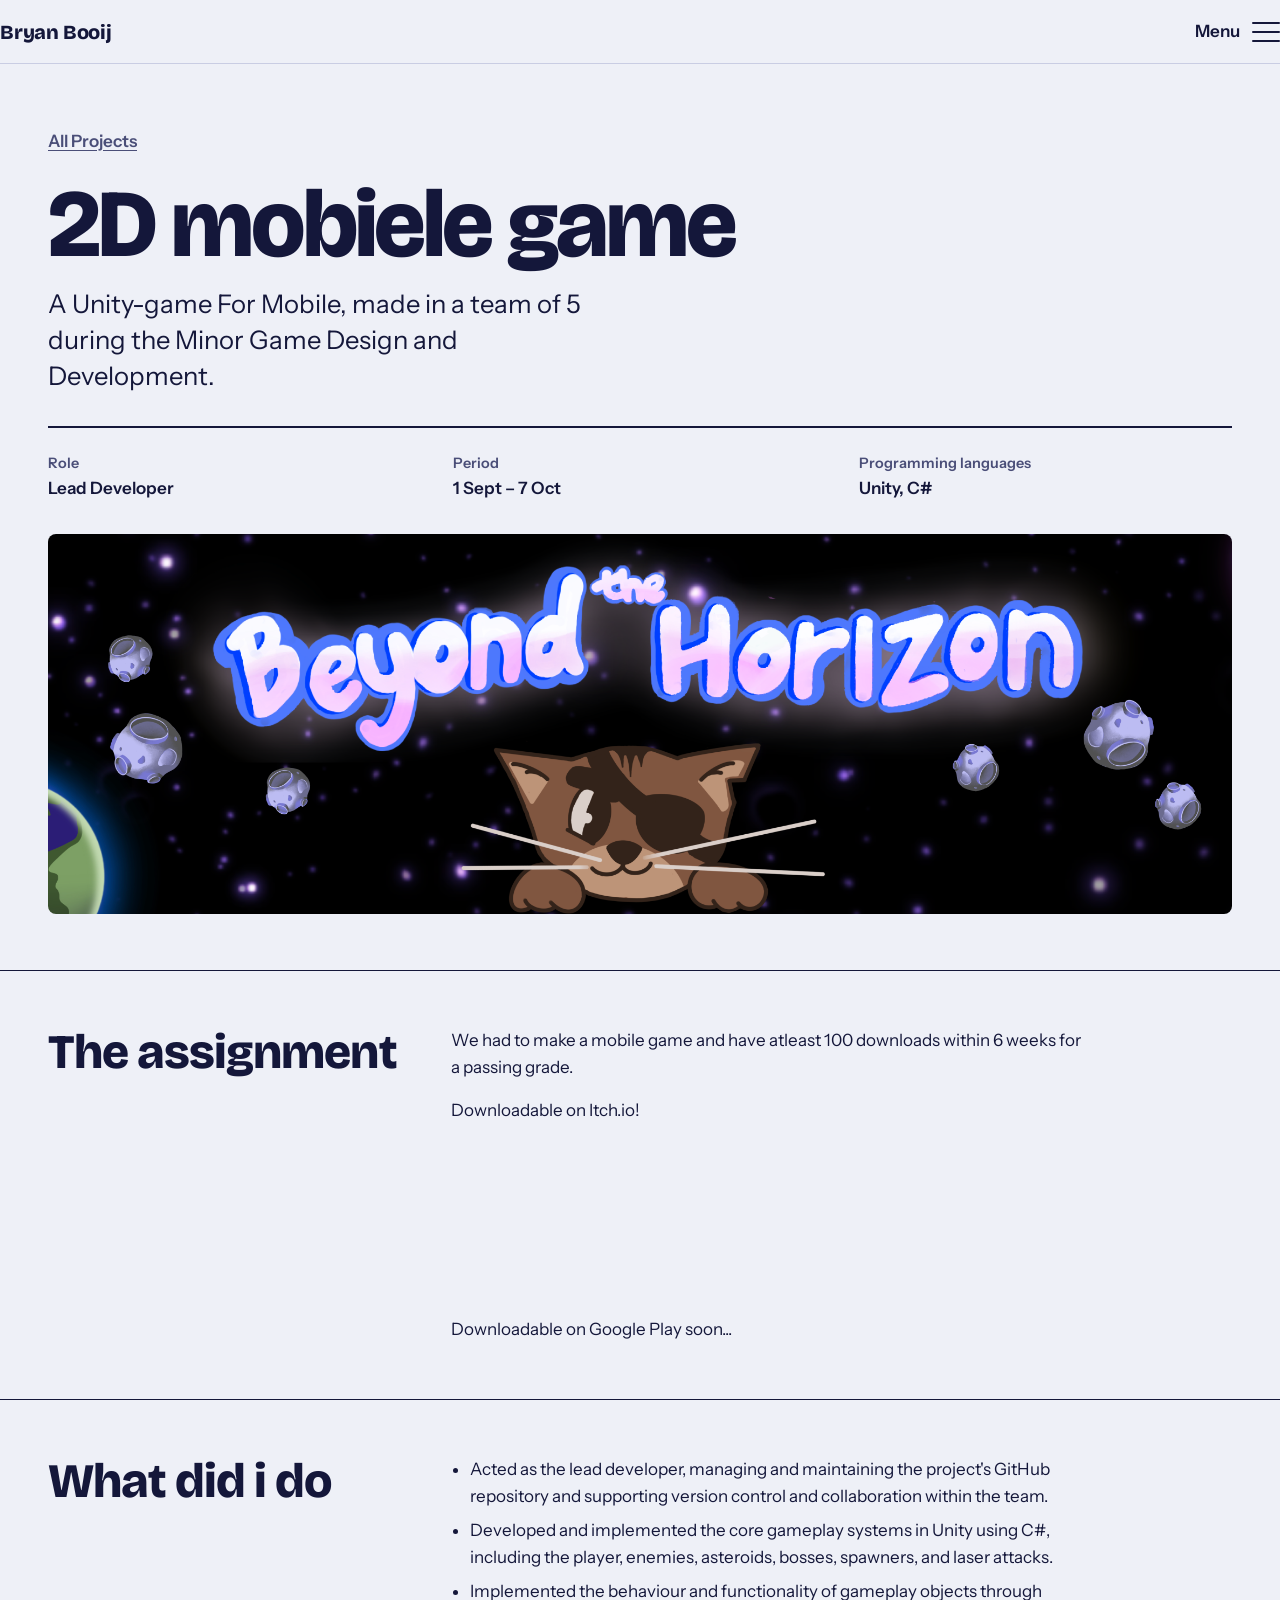
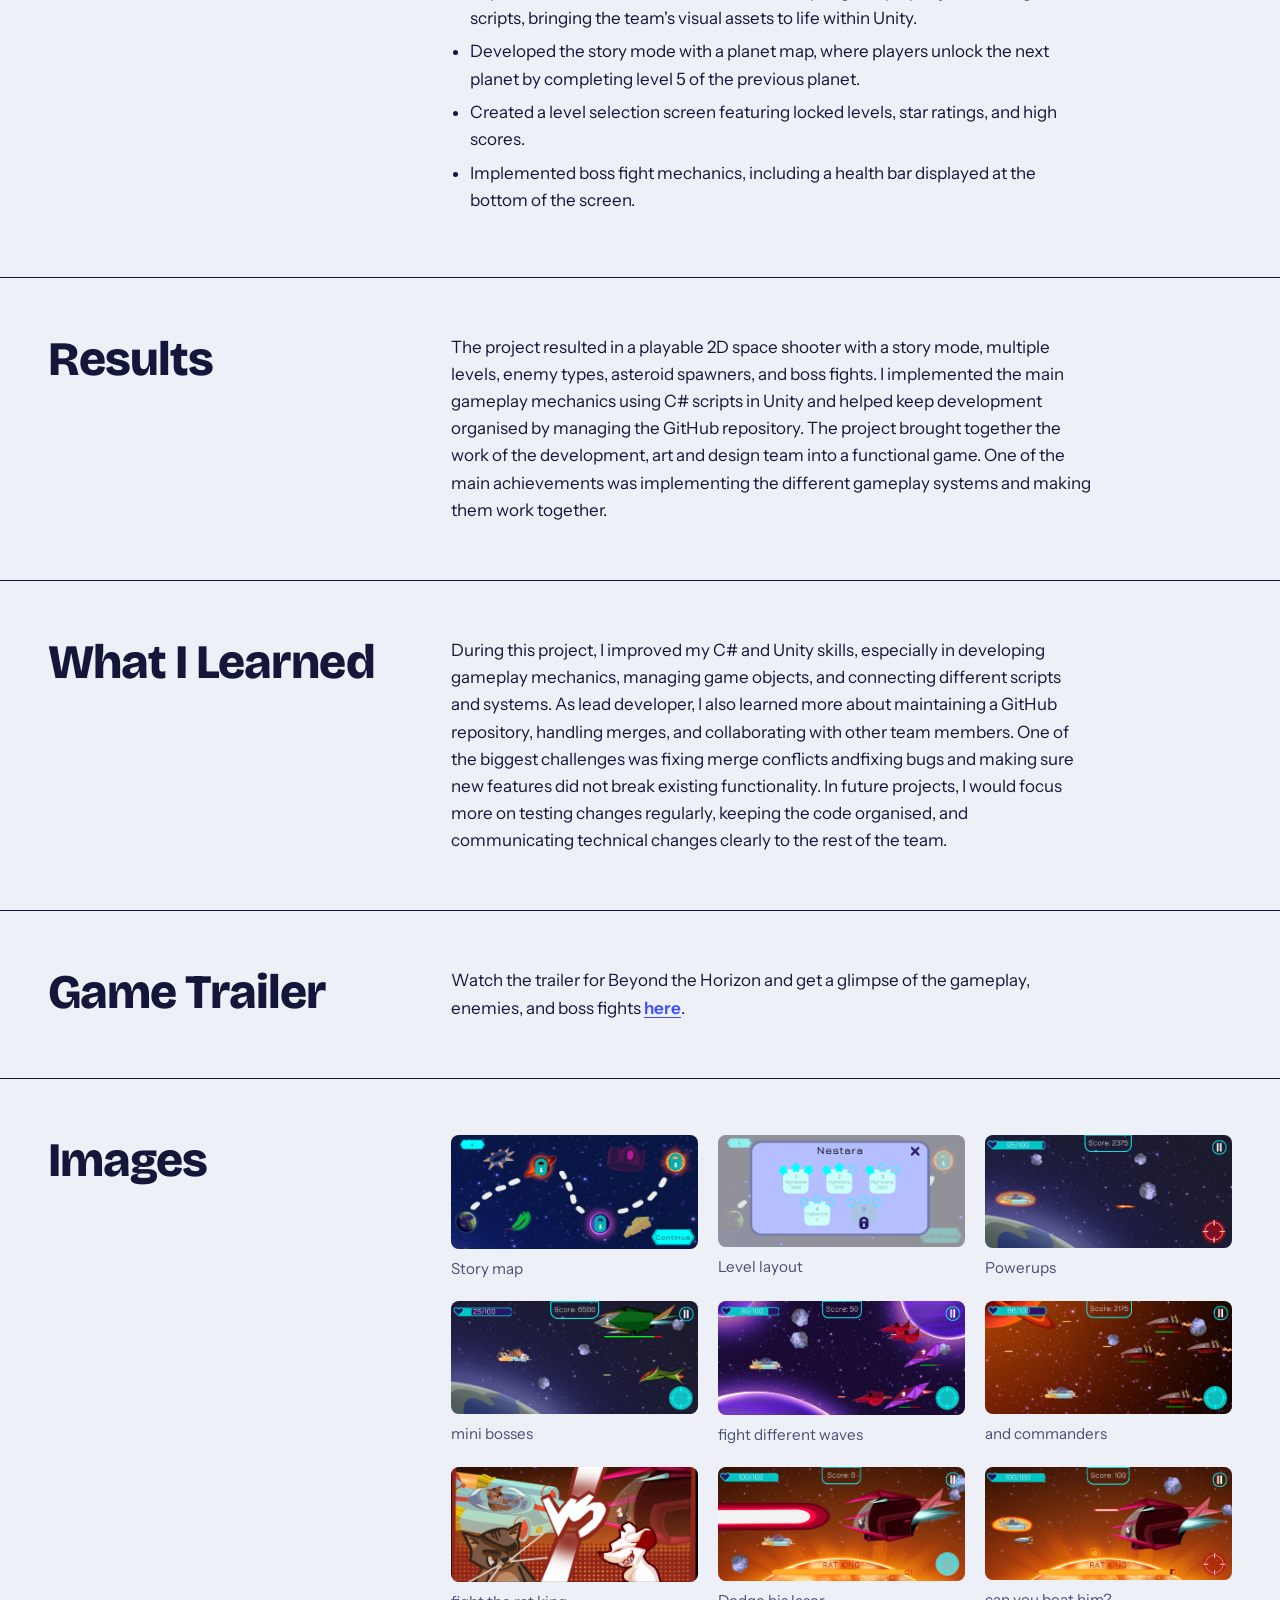
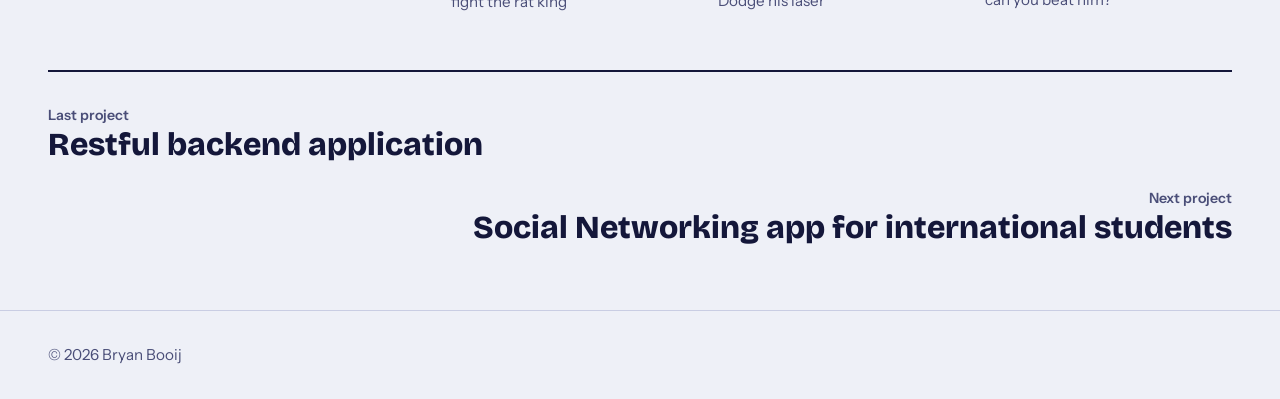
==== commit d8a2d09e: "removed section" ====
--- a/project-1.html
+++ b/project-1.html
@@ -138,14 +138,14 @@
       </div>
     </section>
 
-     <section class="section section-tight">
+     <!-- <section class="section section-tight">
       <div class="wrap section-grid">
         <h2>See for yourself</h2>
         <div class="actions">
           <a class="btn btn-ghost" href="https://youtu.be/37jUggF_iNI" target="_blank" rel="noopener noreferrer">Watch our trailer!</a>
         </div>
       </div>
-    </section>
+    </section> -->
 
     <div class="wrap">
       <nav class="project-nav" id="project-nav" aria-label="Andere projecten"></nav>
--- a/style.css
+++ b/style.css
@@ -334,7 +334,10 @@
 
 .section-grid {
   display: grid;
+  grid-template-columns: minmax(0, 1fr);
   gap: 2rem;
+  width: 100%;
+  min-width: 0;
 }
 
 @media (min-width: 56rem) {
@@ -348,6 +351,11 @@
     top: calc(var(--bar) + 1.5rem);
     align-self: start;
   }
+}
+
+.section-grid > * {
+  min-width: 0;
+  max-width: 100%;
 }
 
 .prose p,
